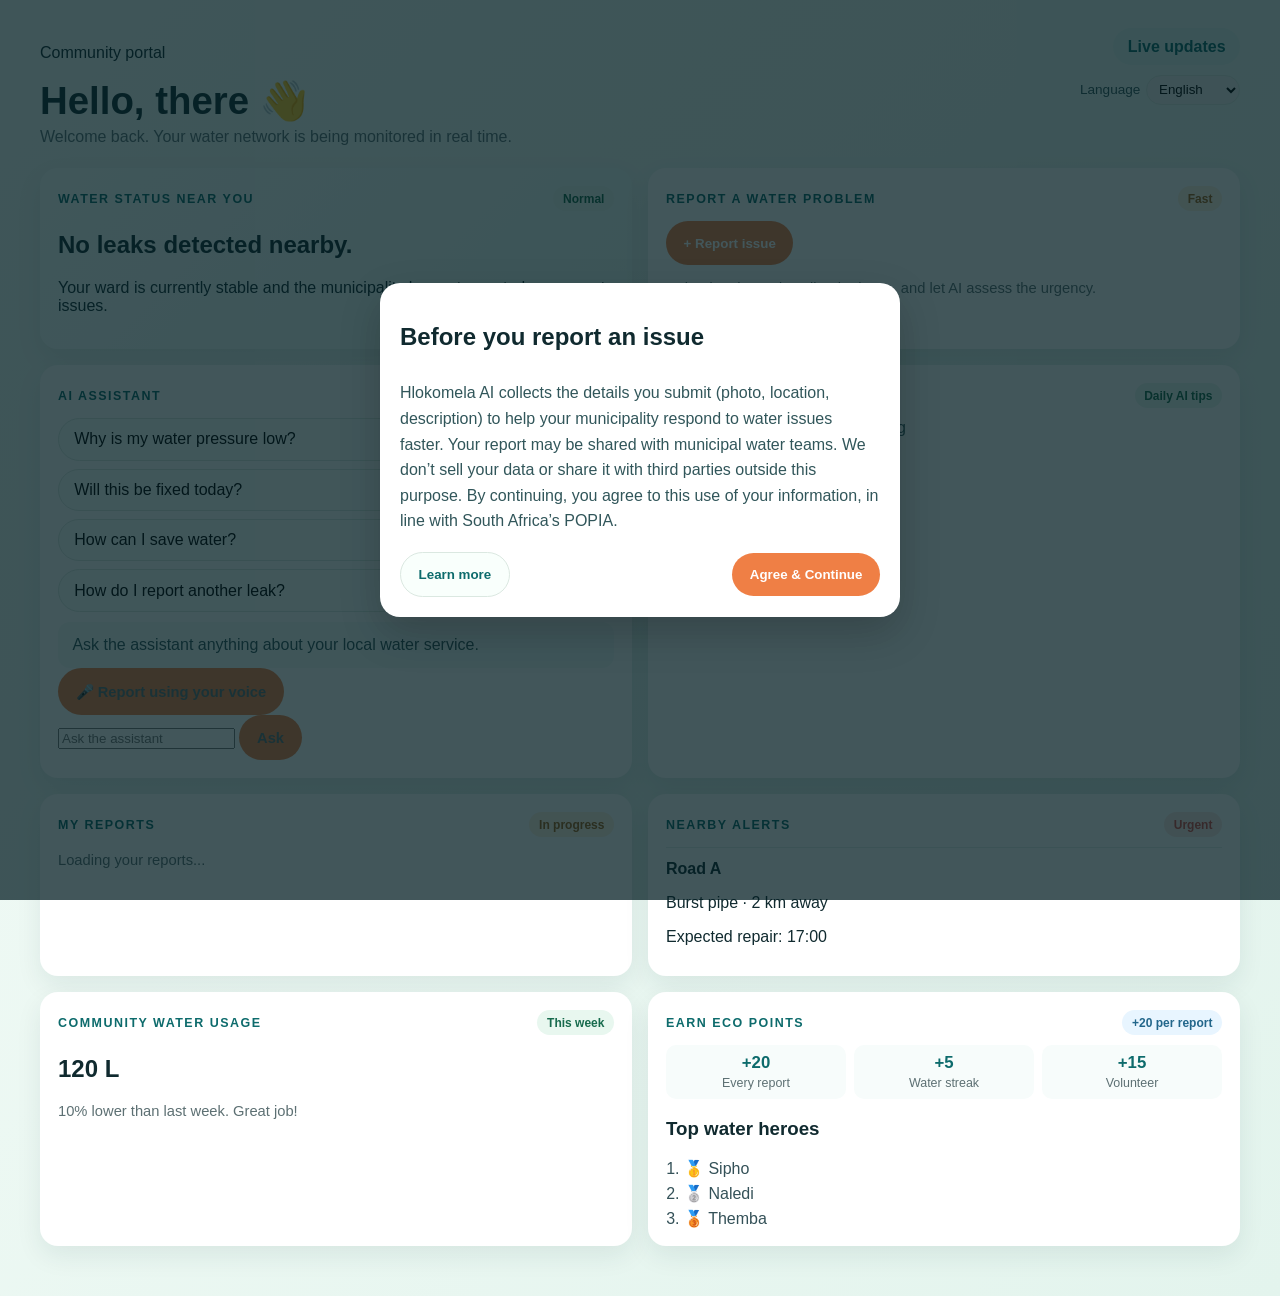
==== community-dashboard.html @ cd479d48 "Add Spring backend and wire live dashboards Introduce a new Spring Boot backend with JWT auth, telem" ====
<!doctype html>
<html lang="en">
<head>
  <meta charset="utf-8">
  <meta name="viewport" content="width=device-width, initial-scale=1">
  <title>Community Dashboard | Hlokomela AI</title>
  <link rel="stylesheet" href="community.css">
  <link rel="stylesheet" href="logo.css">
</head>
<body>
  <div class="dashboard-shell">
    <header class="topbar">
      <div>
        <p class="eyebrow">Community portal</p>
        <h1 id="community-greeting">Hello, user 👋</h1>
        <p class="subtitle" data-i18n="community_subtitle">Welcome back. Your water network is being monitored in real time.</p>
      </div>
      <div style="display:flex;flex-direction:column;align-items:flex-end;gap:.6rem"><div class="status-pill" data-i18n="community_status">● Live updates</div><label style="display:flex;align-items:center;gap:.35rem;font-size:.85rem;color:#31565a"><span data-i18n="language_label">Language</span><select id="language-selector" style="padding:.35rem .5rem;border-radius:999px;border:1px solid #dbe8e1"><option value="en">English</option><option value="zu">isiZulu</option><option value="af">Afrikaans</option></select></label></div>
    </header>

    <section class="cards-grid">
      <article class="card card-accent">
        <div class="card-top">
          <p class="card-label" data-i18n="card_status_title">Water status near you</p>
          <span class="badge success" data-i18n="card_status_normal">Normal</span>
        </div>
        <h2 data-i18n="card_status_text">No leaks detected nearby.</h2>
        <p>Your ward is currently stable and the municipality has not reported any urgent issues.</p>
      </article>

      <article class="card">
        <div class="card-top">
          <p class="card-label" data-i18n="card_report_title">Report a water problem</p>
          <span class="badge warning">Fast</span>
        </div>
        <button class="report-btn" id="open-report" type="button" data-i18n="card_report_button">+ Report issue</button>
        <p class="small">Upload a photo, describe the issue, and let AI assess the urgency.</p>
      </article>

      <article class="card">
        <div class="card-top">
          <p class="card-label" data-i18n="card_ai_title">AI assistant</p>
          <span class="badge info">Instant</span>
        </div>
        <div class="prompt-list">
          <button class="prompt-chip" data-answer="Your pressure may be low because of a local blockage or a wider network issue. The municipality is reviewing nearby pressure trends now.">Why is my water pressure low?</button>
          <button class="prompt-chip" data-answer="A repair team has been notified and the expected response is within 4 hours based on the severity score.">Will this be fixed today?</button>
          <button class="prompt-chip" data-answer="Small changes make a difference: turn off taps while brushing, fix leaks quickly, and water gardens at sunset.">How can I save water?</button>
          <button class="prompt-chip" data-answer="You can report another issue from this dashboard. Add the location, type, and photo so the municipality can act quickly.">How do I report another leak?</button>
        </div>
        <div class="assistant-response" id="assistant-response" data-i18n="assistant_hint">Ask the assistant anything about your local water service.</div>
        <div class="voice-row">
          <button class="report-btn small" id="voice-report" type="button" data-i18n="voice_button">🎤 Report using your voice</button>
        </div>
        <div class="assistant-input">
          <input id="assistant-input" type="text" placeholder="Ask the assistant" data-i18n="chat_placeholder">
          <button class="report-btn small" id="send-assistant" type="button">Ask</button>
        </div>
      </article>

      <article class="card">
        <div class="card-top">
          <p class="card-label" data-i18n="card_tips_title">Water saving tips</p>
          <span class="badge success">Daily AI tips</span>
        </div>
        <ul class="tips-list">
          <li>💧 Turn off taps while brushing</li>
          <li>💧 Fix leaking toilets</li>
          <li>💧 Collect rainwater</li>
          <li>💧 Water gardens at sunset</li>
        </ul>
      </article>

      <article class="card">
        <div class="card-top">
          <p class="card-label" data-i18n="card_reports_title">My reports</p>
          <span class="badge warning">In progress</span>
        </div>
        <div id="my-reports-list"><p class="small">Loading your reports...</p></div>
      </article>

      <article class="card">
        <div class="card-top">
          <p class="card-label" data-i18n="card_alerts_title">Nearby alerts</p>
          <span class="badge danger">Urgent</span>
        </div>
        <div class="alert-item">
          <strong>Road A</strong>
          <p>Burst pipe · 2 km away</p>
          <span>Expected repair: 17:00</span>
        </div>
      </article>

      <article class="card">
        <div class="card-top">
          <p class="card-label" data-i18n="card_usage_title">Community water usage</p>
          <span class="badge success">This week</span>
        </div>
        <h2>120 L</h2>
        <p class="small">10% lower than last week. Great job!</p>
      </article>

      <article class="card">
        <div class="card-top">
          <p class="card-label" data-i18n="card_points_title">Earn eco points</p>
          <span class="badge info">+20 per report</span>
        </div>
        <div class="points-stack">
          <div><strong>+20</strong><span>Every report</span></div>
          <div><strong>+5</strong><span>Water streak</span></div>
          <div><strong>+15</strong><span>Volunteer</span></div>
        </div>
        <h3>Top water heroes</h3>
        <ol class="leaderboard">
          <li>🥇 Sipho</li>
          <li>🥈 Naledi</li>
          <li>🥉 Themba</li>
        </ol>
      </article>
    </section>
  </div>

  <div class="modal" id="consent-modal" aria-hidden="true">
    <div class="modal-box">
      <div class="modal-top">
        <h2 data-i18n="consent_title">Before you report an issue</h2>
      </div>
      <p style="margin:0 0 1rem;color:#31565a;line-height:1.6" data-i18n="consent_body">Hlokomela AI collects the details you submit (photo, location, description) to help your municipality respond to water issues faster. Your report may be shared with municipal water teams. We don't sell your data or share it with third parties outside this purpose. By continuing, you agree to this use of your information, in line with South Africa's POPIA.</p>
      <div id="consent-detail" class="consent-detail" hidden>
        <h3 data-i18n="consent_detail_title">Your data, your rights</h3>
        <p data-i18n="consent_detail_text">Hlokomela AI stores your reports for up to 24 months to improve service delivery and detect patterns. After this period, personal data is anonymised.</p>
        <p data-i18n="consent_detail_retention">Data retention: Report data (including photos and location) is retained for 24 months. Anonymised data may be kept longer for network analysis.</p>
        <p data-i18n="consent_detail_deletion">Right to deletion: You may request deletion of your personal data at any time by emailing privacy@hlokomela.ai. We will respond within 30 days.</p>
        <p data-i18n="consent_detail_contact">Contact our Information Officer: privacy@hlokomela.ai for any POPIA-related queries or data access requests.</p>
      </div>
      <div class="consent-actions">
        <button type="button" class="consent-btn-secondary" id="consent-learn-more" data-i18n="consent_learn_more">Learn more</button>
        <button type="button" class="report-btn" id="consent-agree" data-i18n="consent_agree">Agree & Continue</button>
      </div>
    </div>
  </div>

  <div class="modal" id="report-modal" aria-hidden="true">
    <div class="modal-box">
      <div class="modal-top">
        <h2 data-i18n="report_modal_title">Report a problem</h2>
        <button type="button" class="close-btn" id="close-report">×</button>
      </div>
      <form id="issue-form">
        <label data-i18n="report_type">Problem type
          <select id="report-type" required>
            <option value="LEAK">Leak</option>
            <option value="BURST_PIPE">Burst pipe</option>
            <option value="LOW_PRESSURE">Low pressure</option>
            <option value="NO_WATER">No water</option>
            <option value="WATER_QUALITY">Water quality</option>
            <option value="OTHER">Other</option>
          </select>
        </label>
        <label data-i18n="report_photo">Upload photo
          <input type="file" accept="image/*" id="report-file">
        </label>
        <!-- TODO: replace text input with geolocation / pin-drop map for real deployment -->
        <label data-i18n="report_location">Location
          <input type="text" placeholder="e.g. Central Main, School Zone" id="report-location" required>
        </label>
        <label data-i18n="report_description">Description
          <textarea placeholder="Tell us what you noticed" id="report-desc" required></textarea>
        </label>
        <label data-i18n="report_urgency_label">Urgency
          <input type="text" class="urgency-field" id="report-urgency" readonly data-i18n="report_urgency_text" value="AI will assess urgency after submission">
        </label>
        <button type="submit" class="report-btn full" data-i18n="report_submit">Submit</button>
        <p class="form-note" id="form-note" data-i18n="report_confirm">Report received — you'll be notified as it's reviewed.</p>
      </form>
    </div>
  </div>

  <script src="ai.js"></script>
  <script src="api.js"></script>
  <script src="community.js"></script>
</body>
</html>
---- community.css ----
:root {
  --ink: #102a2f;
  --deep: #073842;
  --teal: #0d6b6c;
  --aqua: #3bc4ba;
  --mint: #dff5ef;
  --orange: #ef7f45;
  --danger: #d34d42;
  --warning: #d98a18;
  --white: #ffffff;
}
* { box-sizing: border-box; }
body {
  margin: 0;
  font-family: Arial, Helvetica, sans-serif;
  color: var(--ink);
  background: linear-gradient(135deg, #f3fbf7, #e3f4ed);
}
.dashboard-shell { max-width: 1240px; margin: 0 auto; padding: 28px 20px 50px; }
.topbar { display: flex; justify-content: space-between; align-items: start; gap: 16px; margin-bottom: 22px; }
.topbar h1 { margin: 4px 0 4px; font-size: clamp(1.7rem, 3vw, 2.5rem); }
.subtitle { margin: 0; color: #5b7175; }
.status-pill { padding: 0.6rem 0.9rem; border-radius: 999px; background: var(--mint); color: var(--teal); font-weight: 800; }
.cards-grid { display: grid; grid-template-columns: repeat(2, minmax(0, 1fr)); gap: 16px; }
.card { padding: 18px; border-radius: 18px; background: var(--white); box-shadow: 0 10px 26px rgba(7, 56, 66, 0.08); }
.card-accent { background: linear-gradient(135deg, #f7fffd, #e7f8f3); }
.card-top { display: flex; justify-content: space-between; align-items: center; gap: 10px; margin-bottom: 10px; }
.card-label { margin: 0; font-size: 0.78rem; font-weight: 800; letter-spacing: 0.12em; text-transform: uppercase; color: var(--teal); }
.badge { display: inline-block; padding: 0.35rem 0.6rem; border-radius: 999px; font-size: 0.75rem; font-weight: 800; }
.badge.success { background: #e8f7ef; color: #176b4d; }
.badge.warning { background: #fff2e0; color: #a06016; }
.badge.info { background: #e8f5ff; color: #22668b; }
.badge.danger { background: #fde8e4; color: var(--danger); }
.report-btn { border: 0; padding: 0.9rem 1.1rem; border-radius: 999px; background: var(--orange); color: var(--white); font-weight: 800; cursor: pointer; }
.report-btn.full { width: 100%; margin-top: 10px; }
.small { color: #5d7073; font-size: 0.92rem; }
.prompt-list { display: grid; gap: 8px; margin-bottom: 10px; }
.prompt-chip { border: 1px solid #dbe8e1; border-radius: 999px; background: #f9fffc; padding: 0.7rem 0.95rem; text-align: left; cursor: pointer; font: inherit; }
.assistant-response { padding: 0.9rem; border-radius: 12px; background: #f3fbf8; color: #31565a; }
.tips-list { margin: 0; padding-left: 20px; color: #355a60; display: grid; gap: 8px; }
.points-stack { display: grid; grid-template-columns: repeat(3, minmax(0, 1fr)); gap: 8px; margin-bottom: 10px; }
.points-stack div { padding: 8px; border-radius: 10px; background: #f7fcfb; text-align: center; }
.points-stack strong { display: block; color: var(--teal); font-size: 1.05rem; }
.points-stack span { font-size: 0.78rem; color: #5d7073; }
.leaderboard { margin: 0; padding-left: 18px; color: #345158; display: grid; gap: 6px; }
.alert-item { padding: 0.75rem 0; border-top: 1px solid #e5efea; }
.alert-item:first-of-type { border-top: 0; padding-top: 0; }
.modal { position: fixed; inset: 0; display: none; place-items: center; background: rgba(3, 30, 35, 0.75); padding: 20px; }
.modal.open { display: grid; }
.modal-box { width: min(520px, 100%); padding: 20px; border-radius: 20px; background: var(--white); box-shadow: 0 16px 42px rgba(0,0,0,0.2); }
.modal-top { display: flex; justify-content: space-between; align-items: center; margin-bottom: 10px; }
.close-btn { border: 0; background: transparent; font-size: 1.4rem; cursor: pointer; }
form label { display: grid; gap: 6px; margin-bottom: 10px; font-weight: 700; color: #234147; }
form input, form select, form textarea { width: 100%; padding: 0.8rem 0.9rem; border: 1px solid #d7e6e2; border-radius: 10px; font: inherit; }
form textarea { min-height: 90px; resize: vertical; }
.form-note { margin-top: 10px; color: #5d7073; font-size: 0.9rem; }
.urgency-field { background: #f3fbf8; color: #5d7073; font-style: italic; cursor: default; }
@media (max-width: 900px) { .cards-grid { grid-template-columns: 1fr; } }
.consent-detail { margin-top: 1rem; padding-top: 1rem; border-top: 1px solid #e5efea; }
.consent-detail h3 { margin: 0 0 0.5rem; font-size: 1.05rem; color: var(--ink); }
.consent-detail p { margin: 0 0 0.6rem; color: #31565a; font-size: 0.9rem; line-height: 1.55; }
.consent-actions { display: flex; justify-content: space-between; align-items: center; gap: 0.75rem; margin-top: 1.1rem; }
.consent-btn-secondary { border: 1px solid #dbe8e1; border-radius: 999px; background: #f9fffc; padding: 0.9rem 1.1rem; font-weight: 700; color: var(--teal); cursor: pointer; }
.consent-btn-secondary:hover { background: #eef7f3; }
@media (max-width: 600px) { .topbar { flex-direction: column; } .points-stack { grid-template-columns: 1fr; } .consent-actions { flex-direction: column; } }
---- logo.css ----
.brand-mark,.mark{width:42px!important;height:42px!important;border-radius:8px!important;background:#fff url("assets/hlokomela-ai-logo.png") center/contain no-repeat!important;transform:none!important;flex:none}.brand-mark span,.mark span{opacity:0}
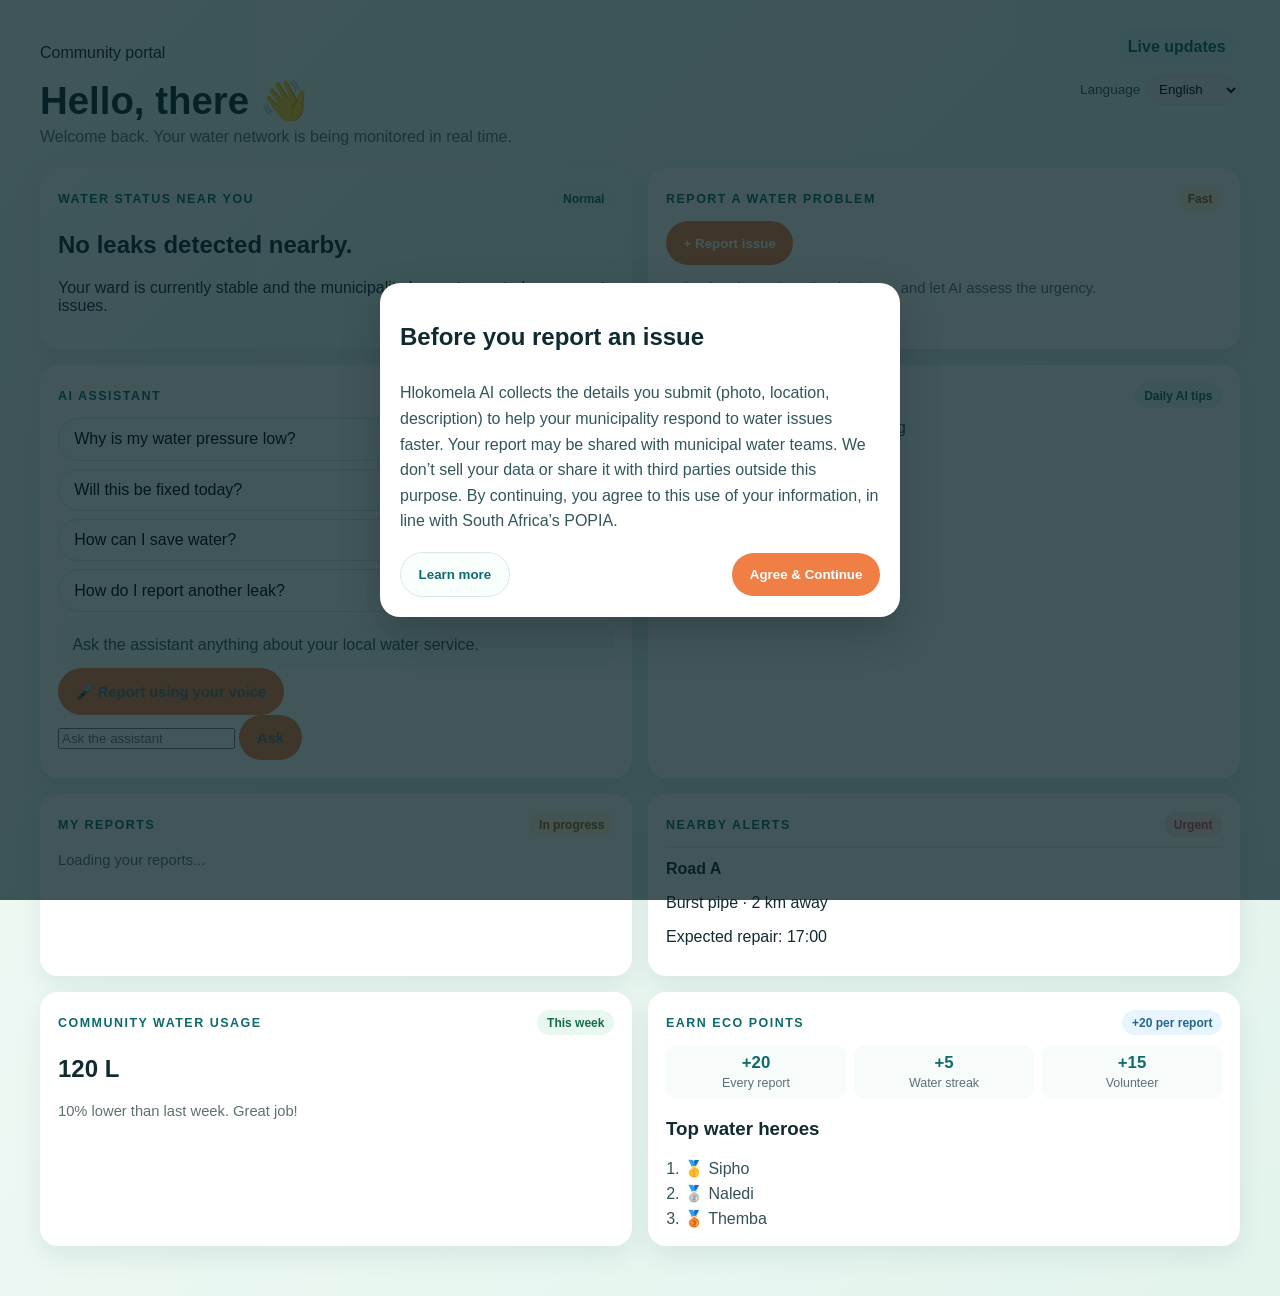
==== commit cbf2cf38: "Complete live water intelligence integration Adds secure AI proxy configuration, GPS and Google Maps" ====
--- a/community-dashboard.html
+++ b/community-dashboard.html
@@ -4,7 +4,7 @@
   <meta charset="utf-8">
   <meta name="viewport" content="width=device-width, initial-scale=1">
   <title>Community Dashboard | Hlokomela AI</title>
-  <link rel="stylesheet" href="community.css">
+  <link rel="stylesheet" href="community.css?v=20260822">
   <link rel="stylesheet" href="logo.css">
 </head>
 <body>
@@ -15,7 +15,7 @@
         <h1 id="community-greeting">Hello, user 👋</h1>
         <p class="subtitle" data-i18n="community_subtitle">Welcome back. Your water network is being monitored in real time.</p>
       </div>
-      <div style="display:flex;flex-direction:column;align-items:flex-end;gap:.6rem"><div class="status-pill" data-i18n="community_status">● Live updates</div><label style="display:flex;align-items:center;gap:.35rem;font-size:.85rem;color:#31565a"><span data-i18n="language_label">Language</span><select id="language-selector" style="padding:.35rem .5rem;border-radius:999px;border:1px solid #dbe8e1"><option value="en">English</option><option value="zu">isiZulu</option><option value="af">Afrikaans</option></select></label></div>
+      <div class="topbar-controls"><div class="status-pill" data-i18n="community_status">● Live updates</div><label class="language-control"><span data-i18n="language_label">Language</span><select id="language-selector"><option value="en">English</option><option value="zu">isiZulu</option><option value="af">Afrikaans</option></select></label></div>
     </header>
 
     <section class="cards-grid">
@@ -125,7 +125,7 @@
       <div class="modal-top">
         <h2 data-i18n="consent_title">Before you report an issue</h2>
       </div>
-      <p style="margin:0 0 1rem;color:#31565a;line-height:1.6" data-i18n="consent_body">Hlokomela AI collects the details you submit (photo, location, description) to help your municipality respond to water issues faster. Your report may be shared with municipal water teams. We don't sell your data or share it with third parties outside this purpose. By continuing, you agree to this use of your information, in line with South Africa's POPIA.</p>
+      <p class="consent-copy" data-i18n="consent_body">Hlokomela AI collects the details you submit (photo, location, description) to help your municipality respond to water issues faster. Your report may be shared with municipal water teams. We don't sell your data or share it with third parties outside this purpose. By continuing, you agree to this use of your information, in line with South Africa's POPIA.</p>
       <div id="consent-detail" class="consent-detail" hidden>
         <h3 data-i18n="consent_detail_title">Your data, your rights</h3>
         <p data-i18n="consent_detail_text">Hlokomela AI stores your reports for up to 24 months to improve service delivery and detect patterns. After this period, personal data is anonymised.</p>
@@ -147,7 +147,7 @@
         <button type="button" class="close-btn" id="close-report">×</button>
       </div>
       <form id="issue-form">
-        <label data-i18n="report_type">Problem type
+        <label><span data-i18n="report_type">Problem type</span>
           <select id="report-type" required>
             <option value="LEAK">Leak</option>
             <option value="BURST_PIPE">Burst pipe</option>
@@ -157,17 +157,25 @@
             <option value="OTHER">Other</option>
           </select>
         </label>
-        <label data-i18n="report_photo">Upload photo
+        <label><span data-i18n="report_photo">Upload photo</span>
           <input type="file" accept="image/*" id="report-file">
         </label>
         <!-- TODO: replace text input with geolocation / pin-drop map for real deployment -->
-        <label data-i18n="report_location">Location
+        <label><span data-i18n="report_location">Location</span>
           <input type="text" placeholder="e.g. Central Main, School Zone" id="report-location" required>
         </label>
-        <label data-i18n="report_description">Description
+        <div class="location-actions">
+          <button type="button" class="location-btn" id="use-location">Use my current location</button>
+          <span class="location-status" id="location-status" role="status">Location not captured</span>
+        </div>
+        <div class="location-preview" id="location-preview" hidden>
+          <iframe id="location-map" title="Detected report location" loading="lazy"></iframe>
+          <a id="location-map-link" target="_blank" rel="noopener" href="#">Open location in Google Maps</a>
+        </div>
+        <label><span data-i18n="report_description">Description</span>
           <textarea placeholder="Tell us what you noticed" id="report-desc" required></textarea>
         </label>
-        <label data-i18n="report_urgency_label">Urgency
+        <label><span data-i18n="report_urgency_label">Urgency</span>
           <input type="text" class="urgency-field" id="report-urgency" readonly data-i18n="report_urgency_text" value="AI will assess urgency after submission">
         </label>
         <button type="submit" class="report-btn full" data-i18n="report_submit">Submit</button>
@@ -176,8 +184,8 @@
     </div>
   </div>
 
-  <script src="ai.js"></script>
+  <script src="ai.js?v=20260823"></script>
   <script src="api.js"></script>
-  <script src="community.js"></script>
+  <script src="community.js?v=20260822"></script>
 </body>
 </html>
--- a/community.css
+++ b/community.css
@@ -18,6 +18,10 @@
 }
 .dashboard-shell { max-width: 1240px; margin: 0 auto; padding: 28px 20px 50px; }
 .topbar { display: flex; justify-content: space-between; align-items: start; gap: 16px; margin-bottom: 22px; }
+.topbar-controls { display: flex; flex-direction: column; align-items: flex-end; gap: .6rem; }
+.language-control { display: flex; align-items: center; gap: .35rem; font-size: .85rem; color: #31565a; }
+.language-control select { padding: .35rem .5rem; border-radius: 999px; border: 1px solid #dbe8e1; }
+.consent-copy { margin: 0 0 1rem; color: #31565a; line-height: 1.6; }
 .topbar h1 { margin: 4px 0 4px; font-size: clamp(1.7rem, 3vw, 2.5rem); }
 .subtitle { margin: 0; color: #5b7175; }
 .status-pill { padding: 0.6rem 0.9rem; border-radius: 999px; background: var(--mint); color: var(--teal); font-weight: 800; }
@@ -45,14 +49,21 @@
 .leaderboard { margin: 0; padding-left: 18px; color: #345158; display: grid; gap: 6px; }
 .alert-item { padding: 0.75rem 0; border-top: 1px solid #e5efea; }
 .alert-item:first-of-type { border-top: 0; padding-top: 0; }
-.modal { position: fixed; inset: 0; display: none; place-items: center; background: rgba(3, 30, 35, 0.75); padding: 20px; }
+.modal { position: fixed; inset: 0; display: none; place-items: center; overflow-y: auto; background: rgba(3, 30, 35, 0.75); padding: 20px; }
 .modal.open { display: grid; }
-.modal-box { width: min(520px, 100%); padding: 20px; border-radius: 20px; background: var(--white); box-shadow: 0 16px 42px rgba(0,0,0,0.2); }
+.modal-box { width: min(520px, 100%); max-height: calc(100vh - 40px); overflow-y: auto; padding: 20px; border-radius: 20px; background: var(--white); box-shadow: 0 16px 42px rgba(0,0,0,0.2); }
 .modal-top { display: flex; justify-content: space-between; align-items: center; margin-bottom: 10px; }
 .close-btn { border: 0; background: transparent; font-size: 1.4rem; cursor: pointer; }
 form label { display: grid; gap: 6px; margin-bottom: 10px; font-weight: 700; color: #234147; }
 form input, form select, form textarea { width: 100%; padding: 0.8rem 0.9rem; border: 1px solid #d7e6e2; border-radius: 10px; font: inherit; }
 form textarea { min-height: 90px; resize: vertical; }
+.location-actions { display: flex; align-items: center; gap: 8px; margin: -2px 0 10px; flex-wrap: wrap; }
+.location-btn { border: 1px solid #b8d8cf; border-radius: 8px; padding: 0.5rem 0.7rem; background: #edf8f4; color: #1d5a52; font: inherit; font-size: 0.85rem; cursor: pointer; }
+.location-btn:disabled { cursor: wait; opacity: 0.65; }
+.location-status { color: #5d7073; font-size: 0.82rem; }
+.location-preview { display: grid; gap: 6px; margin: -2px 0 10px; }
+.location-preview iframe { width: 100%; height: 180px; border: 0; border-radius: 10px; }
+.location-preview a { color: var(--teal); font-size: 0.82rem; font-weight: 700; }
 .form-note { margin-top: 10px; color: #5d7073; font-size: 0.9rem; }
 .urgency-field { background: #f3fbf8; color: #5d7073; font-style: italic; cursor: default; }
 @media (max-width: 900px) { .cards-grid { grid-template-columns: 1fr; } }
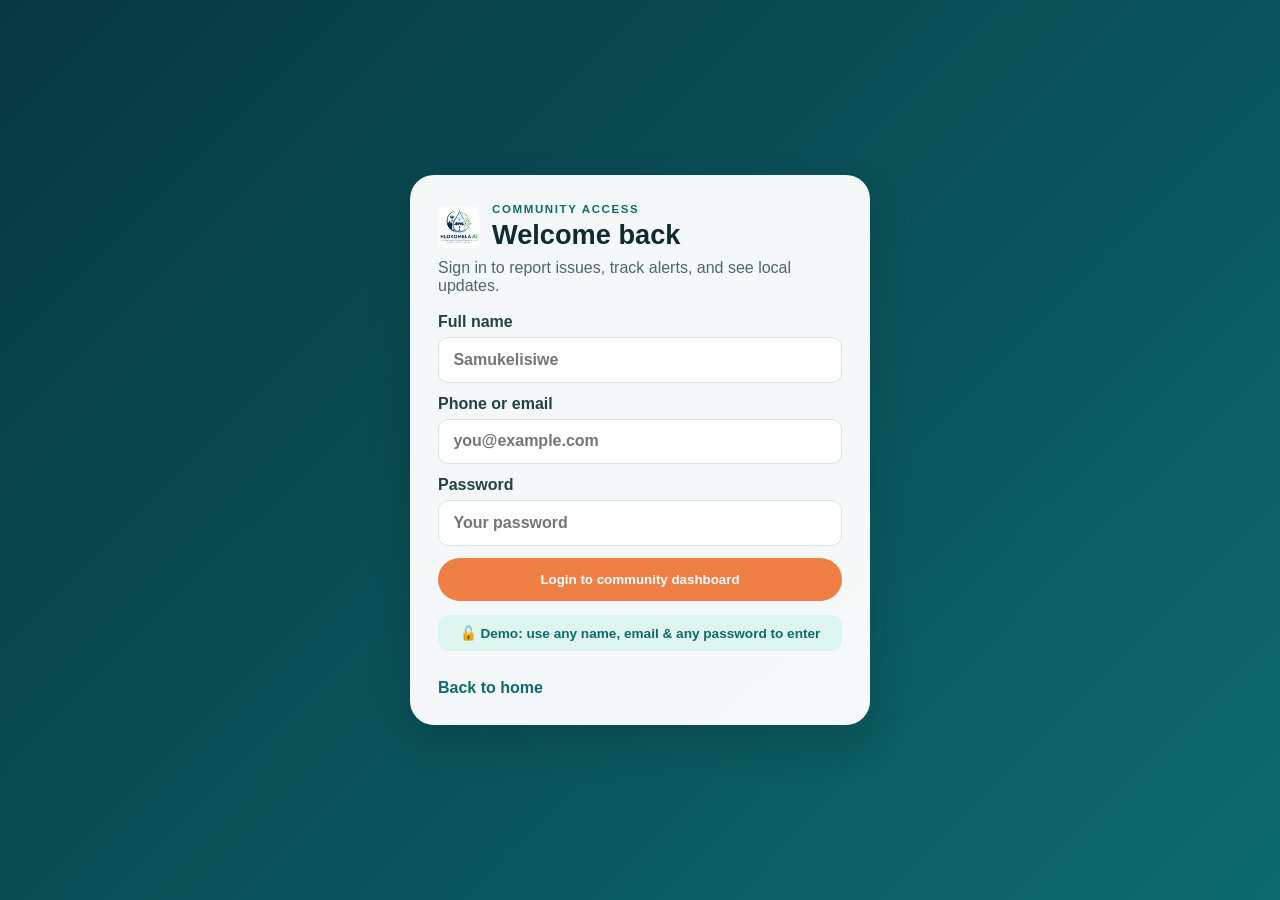
==== commit 6107c6ac: "Fix submit errors: keepalive ping + friendly timeout message - keepalive.js: pings backend every 8 m" ====
--- a/community-dashboard.html
+++ b/community-dashboard.html
@@ -185,7 +185,9 @@
   </div>
 
   <script src="ai.js?v=20260823"></script>
+  <script src="config.js"></script>
   <script src="api.js"></script>
-  <script src="community.js?v=20260822"></script>
+  <script src="keepalive.js"></script>
+  <script src="community.js?v=20260823"></script>
 </body>
 </html>
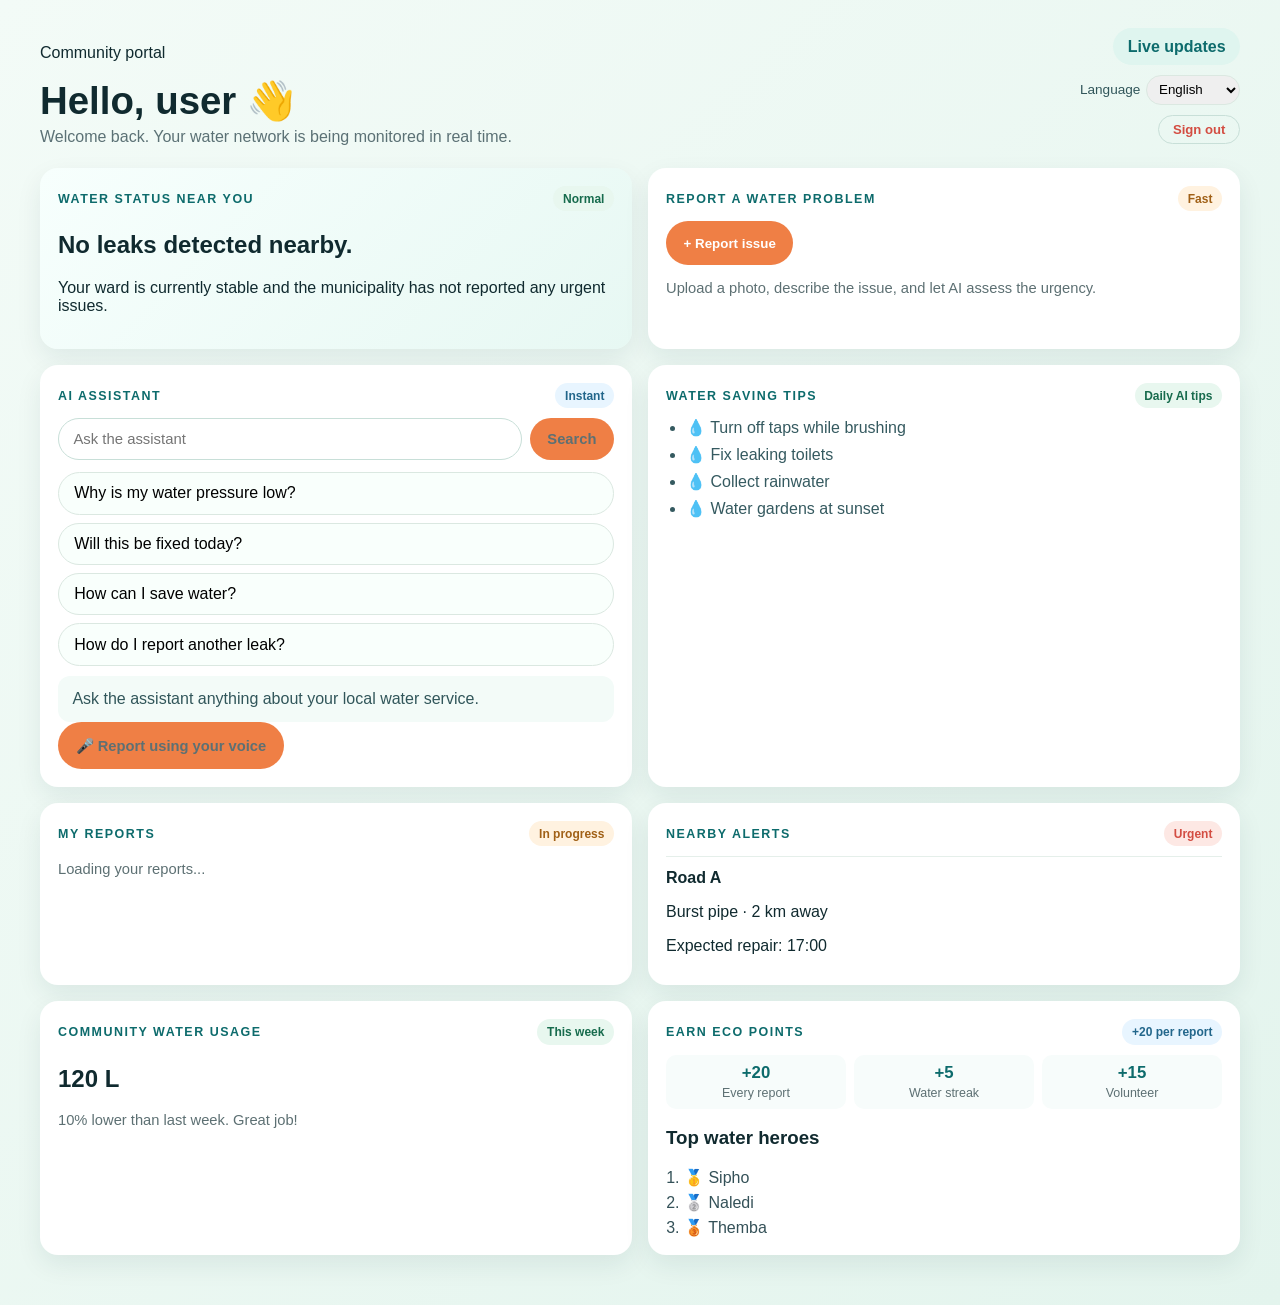
==== commit c061dee8: "Fix: community dashboard - search bar, logout, form-note, cache busts - Move AI assistant search to " ====
--- a/community-dashboard.html
+++ b/community-dashboard.html
@@ -4,7 +4,7 @@
   <meta charset="utf-8">
   <meta name="viewport" content="width=device-width, initial-scale=1">
   <title>Community Dashboard | Hlokomela AI</title>
-  <link rel="stylesheet" href="community.css?v=20260822">
+  <link rel="stylesheet" href="community.css?v=20260827">
   <link rel="stylesheet" href="logo.css">
 </head>
 <body>
@@ -15,7 +15,7 @@
         <h1 id="community-greeting">Hello, user 👋</h1>
         <p class="subtitle" data-i18n="community_subtitle">Welcome back. Your water network is being monitored in real time.</p>
       </div>
-      <div class="topbar-controls"><div class="status-pill" data-i18n="community_status">● Live updates</div><label class="language-control"><span data-i18n="language_label">Language</span><select id="language-selector"><option value="en">English</option><option value="zu">isiZulu</option><option value="af">Afrikaans</option></select></label></div>
+      <div class="topbar-controls"><div class="status-pill" data-i18n="community_status">● Live updates</div><label class="language-control"><span data-i18n="language_label">Language</span><select id="language-selector"><option value="en">English</option><option value="zu">isiZulu</option><option value="af">Afrikaans</option></select></label><button class="logout-btn" id="logout-btn" type="button">Sign out</button></div>
     </header>
 
     <section class="cards-grid">
@@ -42,6 +42,10 @@
           <p class="card-label" data-i18n="card_ai_title">AI assistant</p>
           <span class="badge info">Instant</span>
         </div>
+        <div class="assistant-search-row">
+          <input id="assistant-input" type="text" placeholder="🔍 Search or ask anything about water..." data-i18n="chat_placeholder">
+          <button class="report-btn small" id="send-assistant" type="button">Search</button>
+        </div>
         <div class="prompt-list">
           <button class="prompt-chip" data-answer="Your pressure may be low because of a local blockage or a wider network issue. The municipality is reviewing nearby pressure trends now.">Why is my water pressure low?</button>
           <button class="prompt-chip" data-answer="A repair team has been notified and the expected response is within 4 hours based on the severity score.">Will this be fixed today?</button>
@@ -51,10 +55,6 @@
         <div class="assistant-response" id="assistant-response" data-i18n="assistant_hint">Ask the assistant anything about your local water service.</div>
         <div class="voice-row">
           <button class="report-btn small" id="voice-report" type="button" data-i18n="voice_button">🎤 Report using your voice</button>
-        </div>
-        <div class="assistant-input">
-          <input id="assistant-input" type="text" placeholder="Ask the assistant" data-i18n="chat_placeholder">
-          <button class="report-btn small" id="send-assistant" type="button">Ask</button>
         </div>
       </article>
 
@@ -179,15 +179,15 @@
           <input type="text" class="urgency-field" id="report-urgency" readonly data-i18n="report_urgency_text" value="AI will assess urgency after submission">
         </label>
         <button type="submit" class="report-btn full" data-i18n="report_submit">Submit</button>
-        <p class="form-note" id="form-note" data-i18n="report_confirm">Report received — you'll be notified as it's reviewed.</p>
+        <p class="form-note" id="form-note" data-i18n="report_confirm" hidden>Report received — you'll be notified as it's reviewed.</p>
       </form>
     </div>
   </div>
 
-  <script src="ai.js?v=20260823"></script>
+  <script src="ai.js?v=20260827"></script>
   <script src="config.js"></script>
-  <script src="api.js"></script>
+  <script src="api.js?v=20260827"></script>
   <script src="keepalive.js"></script>
-  <script src="community.js?v=20260823"></script>
+  <script src="community.js?v=20260827"></script>
 </body>
 </html>
--- a/community.css
+++ b/community.css
@@ -65,7 +65,14 @@
 .location-preview iframe { width: 100%; height: 180px; border: 0; border-radius: 10px; }
 .location-preview a { color: var(--teal); font-size: 0.82rem; font-weight: 700; }
 .form-note { margin-top: 10px; color: #5d7073; font-size: 0.9rem; }
+.form-note:not([hidden]) { display: block; }
 .urgency-field { background: #f3fbf8; color: #5d7073; font-style: italic; cursor: default; }
+.assistant-search-row { display: flex; gap: 8px; margin-bottom: 12px; }
+.assistant-search-row input { flex: 1; padding: .75rem .9rem; border: 1.5px solid #c8dfd8; border-radius: 999px; font: inherit; font-size: .93rem; outline: none; transition: border-color .15s; }
+.assistant-search-row input:focus { border-color: var(--teal); box-shadow: 0 0 0 3px rgba(13,107,108,.1); }
+.assistant-search-row .report-btn { border-radius: 999px; padding: .75rem 1.1rem; }
+.logout-btn { border: 1px solid #c8dfd8; border-radius: 999px; background: transparent; color: #d34d42; font-weight: 700; font-size: .82rem; padding: .4rem .85rem; cursor: pointer; transition: background .15s; }
+.logout-btn:hover { background: #fde8e4; }
 @media (max-width: 900px) { .cards-grid { grid-template-columns: 1fr; } }
 .consent-detail { margin-top: 1rem; padding-top: 1rem; border-top: 1px solid #e5efea; }
 .consent-detail h3 { margin: 0 0 0.5rem; font-size: 1.05rem; color: var(--ink); }
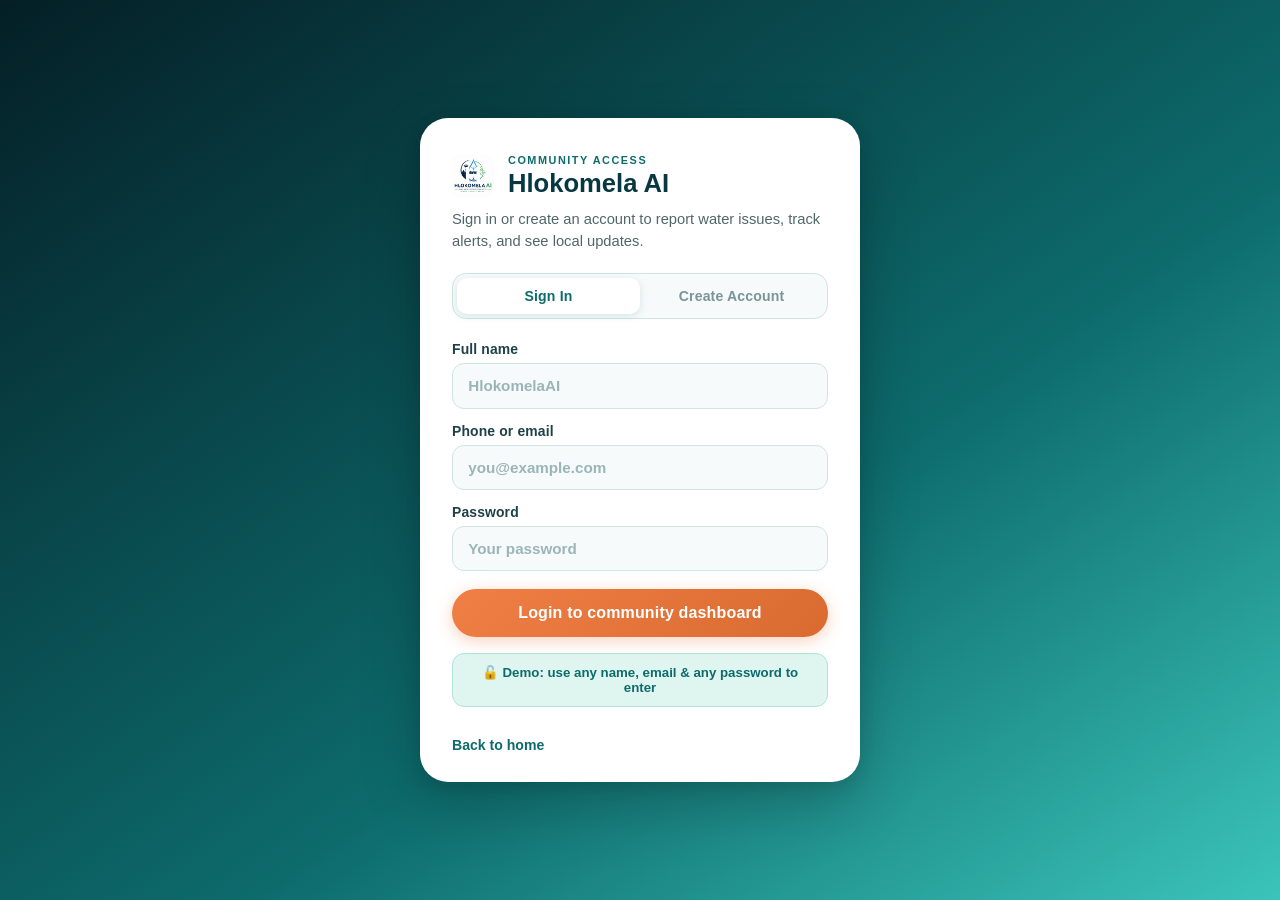
==== commit 9a255d36: "Cache-bust: force community.js reload with v=20260827b Co-authored-by: Copilot App <223556219+Copilo" ====
--- a/community-dashboard.html
+++ b/community-dashboard.html
@@ -12,10 +12,10 @@
     <header class="topbar">
       <div>
         <p class="eyebrow">Community portal</p>
-        <h1 id="community-greeting">Hello, user 👋</h1>
+        <h1 id="community-greeting">Hello, user ðŸ‘‹</h1>
         <p class="subtitle" data-i18n="community_subtitle">Welcome back. Your water network is being monitored in real time.</p>
       </div>
-      <div class="topbar-controls"><div class="status-pill" data-i18n="community_status">● Live updates</div><label class="language-control"><span data-i18n="language_label">Language</span><select id="language-selector"><option value="en">English</option><option value="zu">isiZulu</option><option value="af">Afrikaans</option></select></label><button class="logout-btn" id="logout-btn" type="button">Sign out</button></div>
+      <div class="topbar-controls"><div class="status-pill" data-i18n="community_status">â— Live updates</div><label class="language-control"><span data-i18n="language_label">Language</span><select id="language-selector"><option value="en">English</option><option value="zu">isiZulu</option><option value="af">Afrikaans</option></select></label><button class="logout-btn" id="logout-btn" type="button">Sign out</button></div>
     </header>
 
     <section class="cards-grid">
@@ -43,7 +43,7 @@
           <span class="badge info">Instant</span>
         </div>
         <div class="assistant-search-row">
-          <input id="assistant-input" type="text" placeholder="🔍 Search or ask anything about water..." data-i18n="chat_placeholder">
+          <input id="assistant-input" type="text" placeholder="ðŸ” Search or ask anything about water..." data-i18n="chat_placeholder">
           <button class="report-btn small" id="send-assistant" type="button">Search</button>
         </div>
         <div class="prompt-list">
@@ -54,7 +54,7 @@
         </div>
         <div class="assistant-response" id="assistant-response" data-i18n="assistant_hint">Ask the assistant anything about your local water service.</div>
         <div class="voice-row">
-          <button class="report-btn small" id="voice-report" type="button" data-i18n="voice_button">🎤 Report using your voice</button>
+          <button class="report-btn small" id="voice-report" type="button" data-i18n="voice_button">ðŸŽ¤ Report using your voice</button>
         </div>
       </article>
 
@@ -64,10 +64,10 @@
           <span class="badge success">Daily AI tips</span>
         </div>
         <ul class="tips-list">
-          <li>💧 Turn off taps while brushing</li>
-          <li>💧 Fix leaking toilets</li>
-          <li>💧 Collect rainwater</li>
-          <li>💧 Water gardens at sunset</li>
+          <li>ðŸ’§ Turn off taps while brushing</li>
+          <li>ðŸ’§ Fix leaking toilets</li>
+          <li>ðŸ’§ Collect rainwater</li>
+          <li>ðŸ’§ Water gardens at sunset</li>
         </ul>
       </article>
 
@@ -86,7 +86,7 @@
         </div>
         <div class="alert-item">
           <strong>Road A</strong>
-          <p>Burst pipe · 2 km away</p>
+          <p>Burst pipe Â· 2 km away</p>
           <span>Expected repair: 17:00</span>
         </div>
       </article>
@@ -112,9 +112,9 @@
         </div>
         <h3>Top water heroes</h3>
         <ol class="leaderboard">
-          <li>🥇 Sipho</li>
-          <li>🥈 Naledi</li>
-          <li>🥉 Themba</li>
+          <li>ðŸ¥‡ Sipho</li>
+          <li>ðŸ¥ˆ Naledi</li>
+          <li>ðŸ¥‰ Themba</li>
         </ol>
       </article>
     </section>
@@ -144,7 +144,7 @@
     <div class="modal-box">
       <div class="modal-top">
         <h2 data-i18n="report_modal_title">Report a problem</h2>
-        <button type="button" class="close-btn" id="close-report">×</button>
+        <button type="button" class="close-btn" id="close-report">Ã—</button>
       </div>
       <form id="issue-form">
         <label><span data-i18n="report_type">Problem type</span>
@@ -179,7 +179,7 @@
           <input type="text" class="urgency-field" id="report-urgency" readonly data-i18n="report_urgency_text" value="AI will assess urgency after submission">
         </label>
         <button type="submit" class="report-btn full" data-i18n="report_submit">Submit</button>
-        <p class="form-note" id="form-note" data-i18n="report_confirm" hidden>Report received — you'll be notified as it's reviewed.</p>
+        <p class="form-note" id="form-note" data-i18n="report_confirm" hidden>Report received â€” you'll be notified as it's reviewed.</p>
       </form>
     </div>
   </div>
@@ -188,6 +188,6 @@
   <script src="config.js"></script>
   <script src="api.js?v=20260827"></script>
   <script src="keepalive.js"></script>
-  <script src="community.js?v=20260827"></script>
+  <script src="community.js?v=20260827b"></script>
 </body>
 </html>
